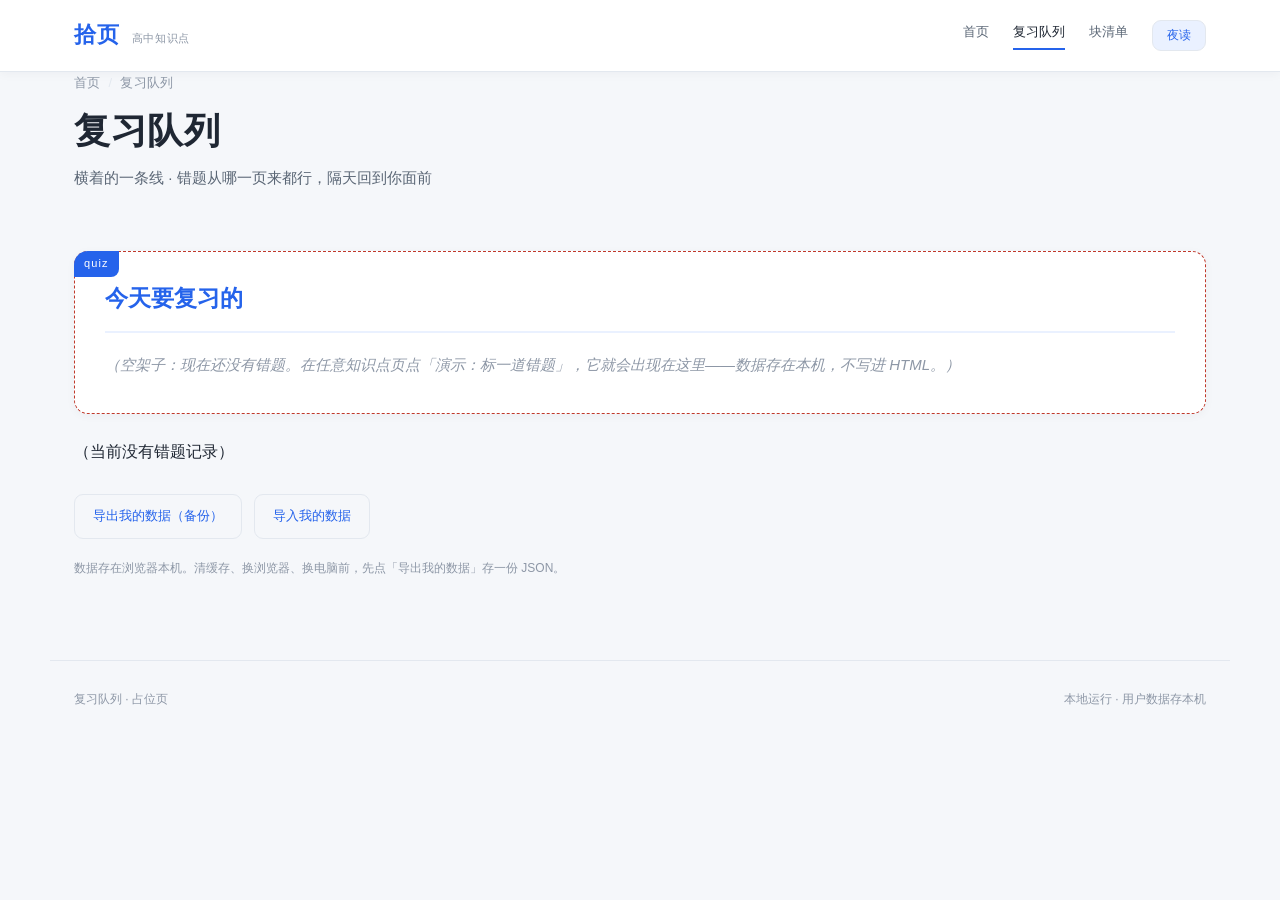
==== review.html @ 0c299684 "初始化：知识图谱网站 + 学习工作台样板" ====
<!DOCTYPE html>
<html lang="zh-CN">
<head>
<meta charset="utf-8">
<meta name="viewport" content="width=device-width,initial-scale=1">
<title>复习队列 · 拾页</title>
<script>try{var t=localStorage.getItem('shiyue_theme');if(t)document.documentElement.dataset.theme=t;}catch(e){}</script>
<link rel="stylesheet" href="shared/blocks.css">
</head>
<body>
<script src="shared/nav.js"></script>
<script src="shared/userblocks.js"></script>
<div class="wrap">
  <header class="page-head">
    <div class="crumb"><a href="index.html">首页</a><span>/</span>复习队列</div>
    <h1>复习队列</h1>
    <div class="meta">横着的一条线 · 错题从哪一页来都行，隔天回到你面前</div>
  </header>
  <div class="page-body">
    <section data-block="quiz">
      <h2>今天要复习的</h2>
      <p class="ph">（空架子：现在还没有错题。在任意知识点页点「演示：标一道错题」，它就会出现在这里——数据存在本机，不写进 HTML。）</p>
    </section>

    <div id="reviewList" style="margin-top:24px;display:grid;gap:12px"></div>

    <div class="actions">
      <button class="btn ghost" data-act="export" type="button">导出我的数据（备份）</button>
      <label class="btn ghost">导入我的数据<input type="file" accept="application/json" data-act="import" style="display:none"></label>
    </div>
    <p style="font-size:12px;color:var(--ink-3);margin-top:18px;line-height:1.9">
      数据存在浏览器本机。清缓存、换浏览器、换电脑前，先点「导出我的数据」存一份 JSON。
    </p>
  </div>
</div>
<footer><span>复习队列 · 占位页</span><span>本地运行 · 用户数据存本机</span></footer>
<script>
(function(){
  var d = window.ShiyueUser.load();
  var box = document.getElementById('reviewList');
  var n = 0;
  Object.keys(d).forEach(function(page){
    Object.keys(d[page]).forEach(function(block){
      n++;
      var el = document.createElement('div');
      el.className = 'tile';
      el.style.minHeight = 'auto';
      el.innerHTML = '<div class="no">PAGE / ' + page + '</div><div class="d">块：' + block +
        '<br>次数：' + (d[page][block].times || 1) + '</div>';
      box.appendChild(el);
    });
  });
  if (n === 0) box.innerHTML = '<p class="ph">（当前没有错题记录）</p>';
})();
</script>
</body>
</html>
---- shared/blocks.css ----
/* 拾页 · 内容块统一样式。蓝色科技风（沿用最初样板配色）。零构建、断网可用。 */
:root{
  --paper:#f5f7fa; --paper-2:#eef2f9; --card:#ffffff;
  --ink:#1f2733; --ink-2:#5a6675; --ink-3:#8d97a6;
  --accent:#2563eb; --accent-2:#1e40af; --accent-soft:#eaf1ff;
  --amber:#b45309; --amber-soft:#fff7e6;
  --red:#c0392b; --red-soft:#fdecea;
  --green:#1e7a4d; --green-soft:#eaf7f0;
  --line:#e3e8ef; --line-2:#eef1f6;
  --radius:14px; --shadow:0 2px 10px rgba(20,30,50,.04);
  --sans:"Microsoft YaHei","PingFang SC","Hiragino Sans GB",sans-serif;
  --serif:"Microsoft YaHei","PingFang SC","Hiragino Sans GB",sans-serif;
}
html[data-theme="night"]{
  --paper:#111827; --paper-2:#1a2232; --card:#1c2536;
  --ink:#e8edf5; --ink-2:#aab6c8; --ink-3:#7a879b;
  --accent:#60a5fa; --accent-2:#3b82f6; --accent-soft:rgba(96,165,250,.14);
  --amber:#fbbf24; --amber-soft:rgba(251,191,36,.12);
  --red:#f87171; --red-soft:rgba(248,113,113,.12);
  --green:#4ade80; --green-soft:rgba(74,222,128,.12);
  --line:rgba(200,215,235,.16); --line-2:rgba(200,215,235,.08);
}
*{margin:0;padding:0;box-sizing:border-box}
body{background:var(--paper);color:var(--ink);font-family:var(--sans);line-height:1.75;min-height:100vh}
a{color:var(--accent)}

/* 布局骨架 */
.wrap{max-width:1180px;margin:auto;padding:0 24px}
.page-head{padding:0 0 28px}
.crumb{font-size:13px;color:var(--ink-3);letter-spacing:.02em;margin-bottom:14px}
.crumb a{color:var(--ink-3);text-decoration:none}
.crumb a:hover{color:var(--accent)}
.crumb span{margin:0 8px;color:var(--line)}
.page-head h1{font-size:36px;letter-spacing:.02em;font-weight:700;line-height:1.3}
.page-head .meta{margin-top:10px;font-size:15px;color:var(--ink-2)}
.page-body{padding:32px 0 80px}

/* 蓝色渐变头（最初样版的标志） */
.hero{background:linear-gradient(135deg,#1e40af,#2563eb);color:#fff;
  padding:34px 40px 30px;box-shadow:0 4px 16px rgba(30,64,175,.2);border-radius:0 0 var(--radius) var(--radius)}
.hero .kicker{font-size:14px;opacity:.86;letter-spacing:2px}
.hero h1{font-size:36px;margin:6px 0 8px;letter-spacing:1px;color:#fff}
.hero p{font-size:16px;opacity:.92}

/* 块通用外壳 */
article[data-page]{display:flex;flex-direction:column;gap:22px}
section[data-block]{position:relative;background:var(--card);border:1px solid var(--line);
  border-radius:var(--radius);padding:26px 30px;box-shadow:var(--shadow);scroll-margin-top:80px}
section[data-block]::before{content:attr(data-block);position:absolute;top:-1px;left:-1px;
  font-size:11px;letter-spacing:.1em;color:#fff;background:var(--accent);padding:3px 10px;border-radius:var(--radius) 0 8px 0}
section[data-block] h2{font-size:23px;color:var(--accent);padding-bottom:12px;
  border-bottom:2px solid var(--accent-soft);margin-bottom:18px;font-weight:700}
section[data-block] p{font-size:15px;color:var(--ink-2);line-height:1.9;margin:8px 0}
section[data-block] .ph{color:var(--ink-3);font-style:italic}

/* 各块类型专属（沿用最初样板四色强调块） */
section[data-block="concept"]{border-left:5px solid var(--accent)}
section[data-block="formula"]{background:var(--accent-soft);text-align:center;border-left:5px solid var(--accent)}
section[data-block="formula"] .formula{font-family:"Cambria Math","Times New Roman",serif;font-size:24px;
  color:var(--ink);padding:18px 0;line-height:1.6}
section[data-block="formula"] .where{font-size:12px;color:var(--ink-2);margin-top:6px}
section[data-block="figure"]{text-align:center}
section[data-block="figure"] .frame{border:1px dashed var(--line);background:var(--paper-2);
  min-height:180px;display:flex;align-items:center;justify-content:center;
  color:var(--ink-3);font-size:13px;border-radius:10px}
section[data-block="figure"] figcaption{font-size:12px;color:var(--ink-3);margin-top:10px}
section[data-block="example"] .q{font-weight:600;color:var(--ink);margin-bottom:12px}
section[data-block="example"] .opts{list-style:none;display:grid;gap:8px;margin:12px 0}
section[data-block="example"] .opts li{font-size:14px;color:var(--ink-2);padding-left:20px;position:relative}
section[data-block="example"] .opts li::before{content:"·";position:absolute;left:4px;color:var(--accent)}
section[data-block="example"] .ans{border-top:1px dashed var(--line);padding-top:12px;margin-top:14px;
  font-size:13px;color:var(--ink-2)}
section[data-block="example"] .ans b{color:var(--green)}
section[data-block="note"]{border-left:5px solid var(--amber);background:var(--amber-soft)}
section[data-block="quiz"]{border:1px dashed var(--red)}
section[data-block="quiz"] .q{font-size:15px;color:var(--ink);margin-bottom:10px}
section[data-block="word"] .row{display:grid;grid-template-columns:150px 1fr;gap:12px;
  padding:9px 0;border-bottom:1px solid var(--line-2);font-size:14px}
section[data-block="word"] .row:last-child{border-bottom:0}
section[data-block="word"] .w{color:var(--accent);font-size:16px;font-weight:600}
section[data-block="text"] .orig{font-size:17px;line-height:2.1;color:var(--ink)}
section[data-block="text"] .trans{font-size:13px;color:var(--ink-3);margin-top:14px;
  border-top:1px dashed var(--line);padding-top:12px}

/* 真内容排版：列表、键值、标签、小表 */
.mt{margin-top:14px!important}
.bullets{list:none;margin:10px 0;padding:0}
.bullets li{position:relative;padding-left:20px;margin:7px 0;font-size:15px;color:var(--ink-2);line-height:1.85}
.bullets li::before{content:"·";position:absolute;left:4px;top:-2px;color:var(--accent);font-size:22px;font-weight:700}
.bullets b,.steps b{color:var(--accent)}
.steps{list:none;counter-reset:st;margin:8px 0;padding:0}
.steps li{position:relative;padding-left:34px;margin:11px 0;font-size:15px;color:var(--ink-2);line-height:1.85}
.steps li::before{content:counter(st,decimal);counter-increment:st;position:absolute;left:0;top:3px;
  width:22px;height:22px;border-radius:50%;background:var(--accent-soft);color:var(--accent);
  font-size:12px;font-weight:700;display:flex;align-items:center;justify-content:center}
.kv{display:grid;grid-template-columns:88px 1fr;gap:14px;align-items:start;
  padding:12px 0;border-bottom:1px solid var(--line-2);font-size:15px;color:var(--ink-2);line-height:1.85}
.kv:last-of-type{border-bottom:0}
.kv .k{color:var(--accent);font-weight:700}
.kv .sym{color:var(--accent-2);font-family:"Cambria Math",serif;font-size:17px}
.chips{display:flex;gap:10px;flex-wrap:wrap;margin:12px 0}
.chips span{display:inline-block;padding:7px 18px;border:1px solid var(--amber);color:var(--amber);
  border-radius:999px;font-size:14px;font-weight:600;background:var(--card)}
.tip-line{color:var(--ink-2)}
.tip-line b{color:var(--red)}
.mini-table{width:100%;border-collapse:collapse;margin-top:12px;font-size:13px}
.mini-table th,.mini-table td{border:1px solid var(--line);padding:8px 10px;text-align:left;line-height:1.7;color:var(--ink-2)}
.mini-table th{background:var(--paper-2);color:var(--ink);font-weight:700}
.mini-table .yes{color:var(--green);font-weight:700;font-size:16px}
.mini-table .no{color:var(--red);font-weight:700;font-size:16px}
section[data-block] strong{color:var(--accent);font-weight:700}
section[data-block] i{font-family:"Cambria Math","Times New Roman",serif;font-style:italic}

/* 用户块：由 userblocks.js 挂载 */
.ub-mark{display:inline-flex;align-items:center;gap:5px;margin-left:10px;
  font-size:11px;color:var(--red);border:1px solid var(--red);border-radius:999px;
  padding:1px 9px;vertical-align:middle}
.ub-panel{margin-top:14px;padding:12px 16px;background:var(--red-soft);
  border-left:5px solid var(--red);border-radius:0 10px 10px 0;font-size:13px;color:var(--ink-2)}

/* 目录卡片 */
.grid{display:grid;grid-template-columns:repeat(3,1fr);gap:18px}
.tile{background:var(--card);border:1px solid var(--line);padding:22px 20px;text-decoration:none;
  color:inherit;display:block;min-height:150px;border-radius:var(--radius);box-shadow:var(--shadow);
  transition:border-color .15s,transform .15s}
.tile:hover{border-color:var(--accent);transform:translateY(-2px)}
.tile .no{font-size:12px;color:var(--accent);letter-spacing:.08em;font-weight:600}
.tile h3{font-size:23px;margin:10px 0 6px;color:var(--ink)}
.tile .d{font-size:12px;color:var(--ink-2);line-height:1.8}
.tile.soon{opacity:.55;cursor:default}
.tile.soon:hover{border-color:var(--line);transform:none}

/* 底部操作 */
.actions{display:flex;gap:12px;flex-wrap:wrap;margin-top:28px}
.btn{display:inline-flex;align-items:center;gap:8px;background:var(--accent);color:#fff;
  border:0;padding:10px 18px;font-size:13px;cursor:pointer;border-radius:9px}
.btn:hover{background:var(--accent-2)}
.btn.ghost{background:transparent;color:var(--accent);border:1px solid var(--line)}
.btn.ghost:hover{border-color:var(--accent);background:var(--accent-soft)}

footer{max-width:1180px;margin:auto;padding:28px 24px 48px;border-top:1px solid var(--line);
  font-size:12px;color:var(--ink-3);display:flex;justify-content:space-between}

@media(max-width:820px){
  .wrap{padding:0 20px}
  .grid{grid-template-columns:repeat(2,1fr)}
  .hero{padding:26px 22px}.hero h1{font-size:28px}
  .page-head h1{font-size:28px}
  section[data-block]{padding:22px 20px}
  footer{flex-direction:column;gap:8px}
}
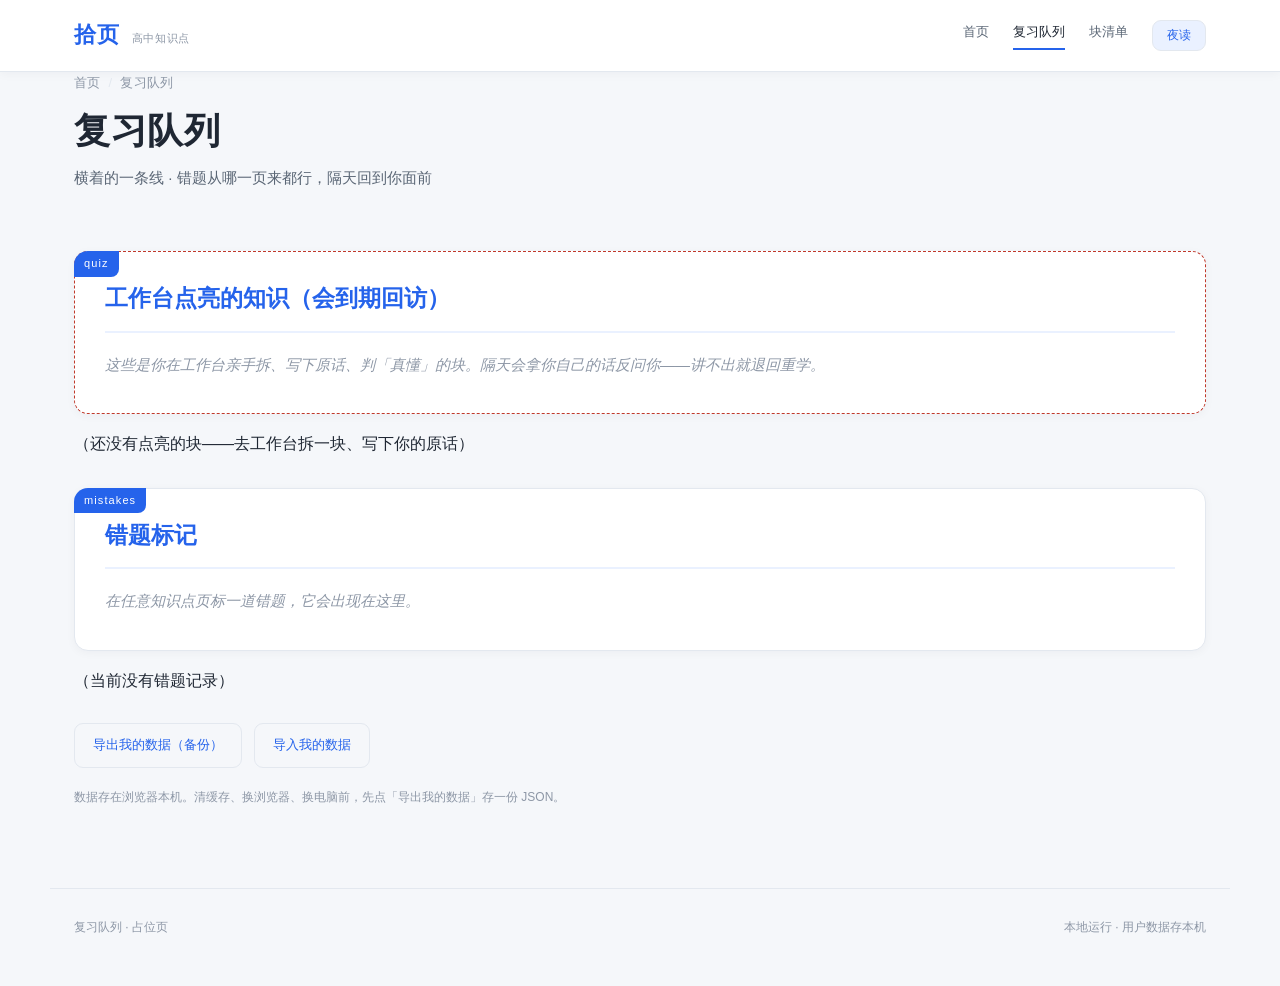
==== commit e90d9124: "合并学习机制：统一账本shiyue_v2 + 原话回访 + 文档包收纳为参考" ====
--- a/review.html
+++ b/review.html
@@ -8,6 +8,7 @@
 <link rel="stylesheet" href="shared/blocks.css">
 </head>
 <body>
+<script src="shared/store.js"></script>
 <script src="shared/nav.js"></script>
 <script src="shared/userblocks.js"></script>
 <div class="wrap">
@@ -18,11 +19,17 @@
   </header>
   <div class="page-body">
     <section data-block="quiz">
-      <h2>今天要复习的</h2>
-      <p class="ph">（空架子：现在还没有错题。在任意知识点页点「演示：标一道错题」，它就会出现在这里——数据存在本机，不写进 HTML。）</p>
+      <h2>工作台点亮的知识（会到期回访）</h2>
+      <p class="ph">这些是你在工作台亲手拆、写下原话、判「真懂」的块。隔天会拿你自己的话反问你——讲不出就退回重学。</p>
     </section>
 
-    <div id="reviewList" style="margin-top:24px;display:grid;gap:12px"></div>
+    <div id="brightList" style="margin-top:16px;display:grid;gap:10px"></div>
+
+    <section data-block="mistakes" style="margin-top:30px">
+      <h2>错题标记</h2>
+      <p class="ph">在任意知识点页标一道错题，它会出现在这里。</p>
+    </section>
+    <div id="reviewList" style="margin-top:16px;display:grid;gap:12px"></div>
 
     <div class="actions">
       <button class="btn ghost" data-act="export" type="button">导出我的数据（备份）</button>
@@ -36,7 +43,29 @@
 <footer><span>复习队列 · 占位页</span><span>本地运行 · 用户数据存本机</span></footer>
 <script>
 (function(){
-  var d = window.ShiyueUser.load();
+  var all = window.ShiyueStore.load();
+  var DAY = 24*60*60*1000;
+
+  // ① 工作台点亮的块（两套账本现在通了）
+  var bbox = document.getElementById('brightList');
+  var bright = all.nodes.filter(function(x){ return x.level === 'bright'; });
+  if (!bright.length){
+    bbox.innerHTML = '<p class="ph">（还没有点亮的块——去工作台拆一块、写下你的原话）</p>';
+  } else {
+    bright.forEach(function(x){
+      var due = x.masteredAt && (Date.now() - x.masteredAt >= DAY);
+      var el = document.createElement('div');
+      el.className = 'tile'; el.style.minHeight = 'auto';
+      el.innerHTML = '<div class="no">' + (due ? '● 到期该重讲' : '已点亮') + '</div>' +
+        '<div class="d"><b>' + (x.name || '未命名') + '</b>' +
+        (x.words ? '<br>你的原话：「' + x.words + '」' : '') +
+        '</div>';
+      bbox.appendChild(el);
+    });
+  }
+
+  // ② 错题标记
+  var d = all.blocks;
   var box = document.getElementById('reviewList');
   var n = 0;
   Object.keys(d).forEach(function(page){
